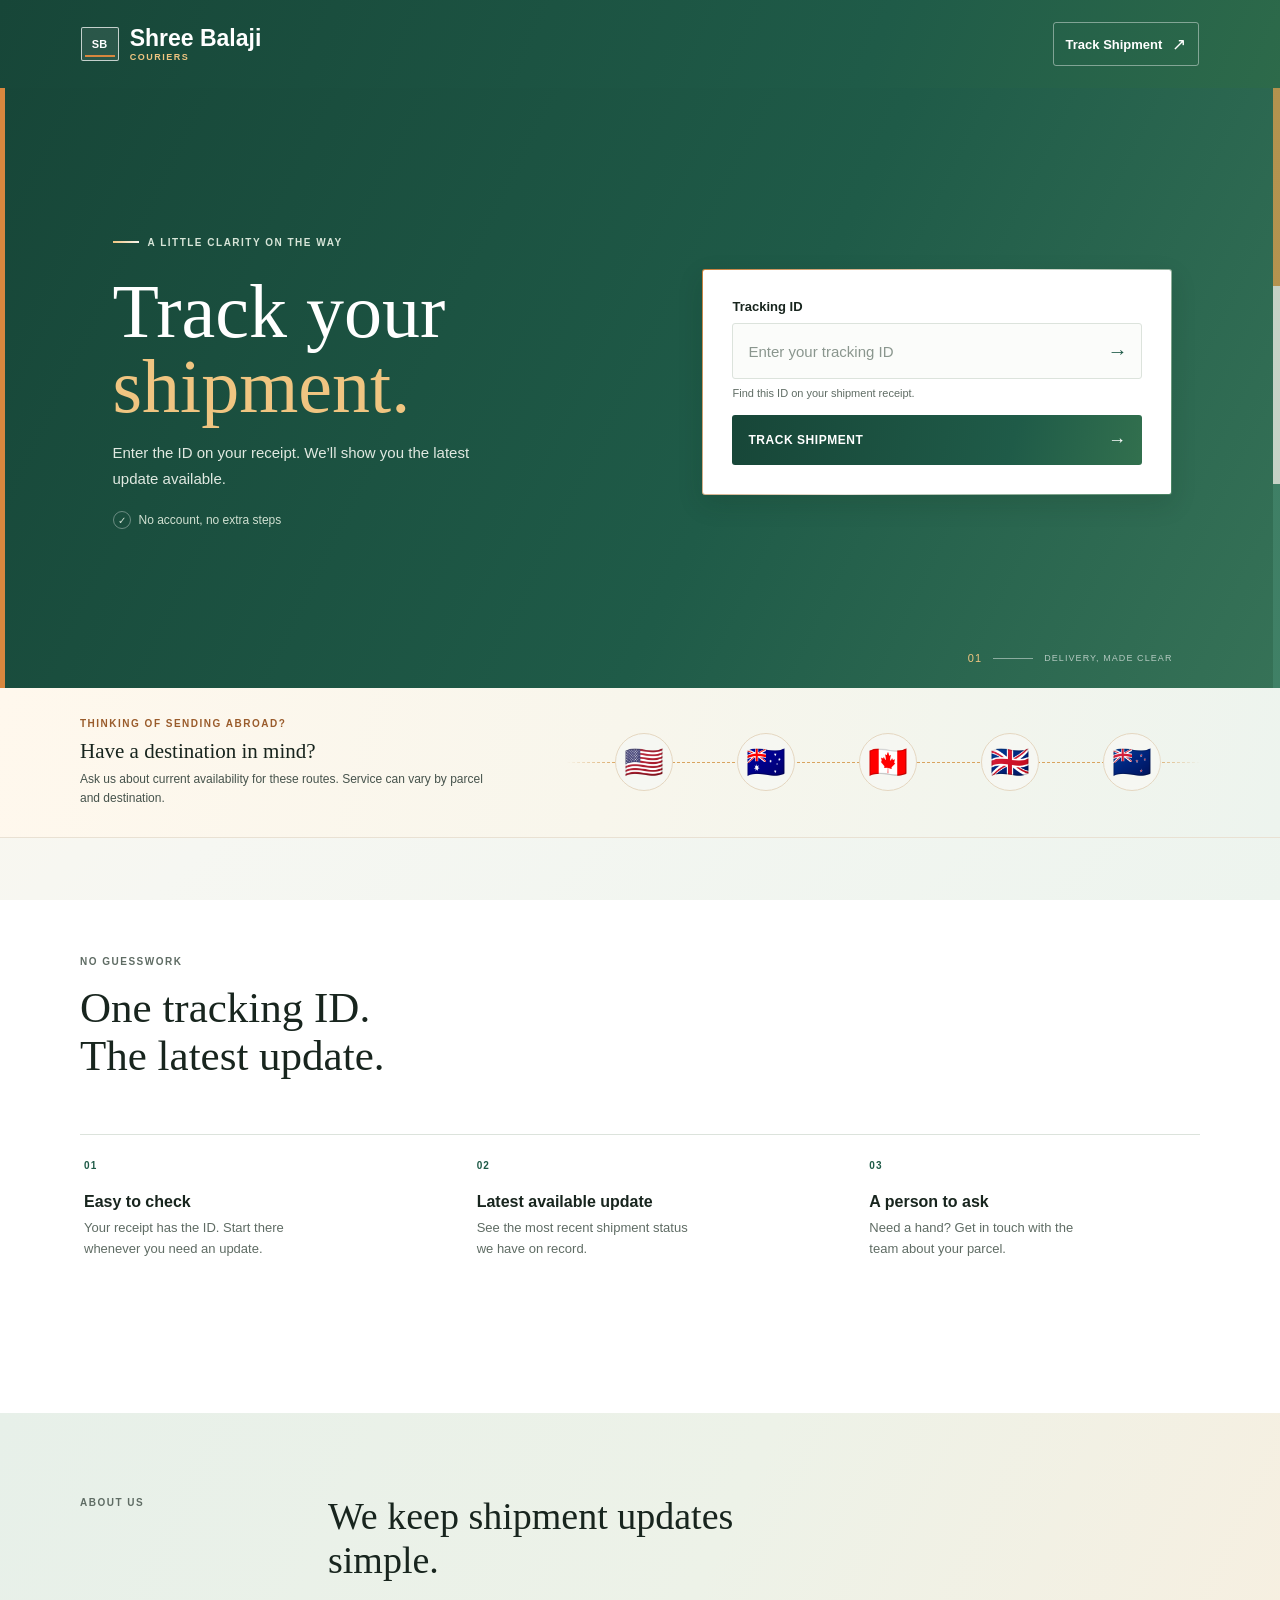
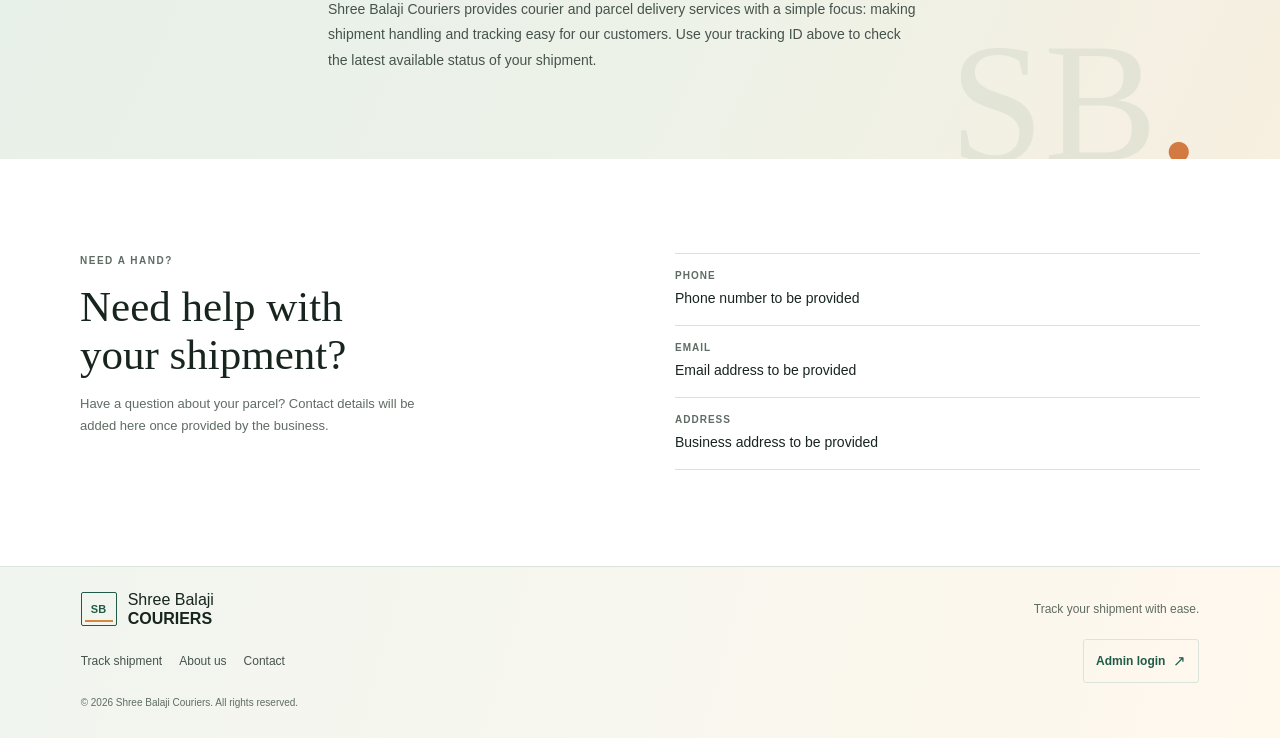
==== frontend/index.html @ cf284306 "edited" ====
<!doctype html>
<html lang="en">
	<head>
		<meta charset="utf-8" />
		<meta name="viewport" content="width=device-width, initial-scale=1" />
		<meta
			name="description"
			content="Track your Shree Balaji Couriers shipment and view its latest available status."
		/>
		<meta property="og:title" content="Shree Balaji Couriers | Track Your Shipment" />
		<meta
			property="og:description"
			content="Check the latest available status of your Shree Balaji Couriers shipment."
		/>
		<meta property="og:type" content="website" />
		<meta name="theme-color" content="#f7f4ec" />
		<title>Shree Balaji Couriers | Track Your Shipment</title>
		<link rel="stylesheet" href="css/style.css" />
		<script src="js/api.js" defer></script>
		<script src="js/tracking.js" defer></script>
	</head>
	<body>
		<header class="site-header">
			<a class="wordmark" href="#top" aria-label="Shree Balaji Couriers home">
				<span class="wordmark-mark" aria-hidden="true">SB</span>
				<span class="wordmark-copy"><span class="wordmark-name">Shree Balaji</span><strong>COURIERS</strong></span>
			</a>
			<a class="header-link" href="#tracking"
				>Track Shipment <span aria-hidden="true">&#8599;</span></a
			>
		</header>

		<main id="top">
			<section class="hero" id="tracking" aria-labelledby="hero-title">
				<div class="hero-inner">
					<div class="hero-copy">
						<p class="eyebrow">
							<span class="eyebrow-dot" aria-hidden="true"></span> A LITTLE CLARITY ON THE WAY
						</p>
						<h1 id="hero-title">Track your<br /><span>shipment.</span></h1>
						<p class="hero-description">
							Enter the ID on your receipt. We’ll show you the latest update available.
						</p>
						<p class="hero-note">
							<span aria-hidden="true">&#10003;</span> No account, no extra steps
						</p>
					</div>

					<form class="tracking-form" id="tracking-form" novalidate>
						<label for="tracking-id">Tracking ID</label>
						<div class="tracking-input-wrap">
							<input
								id="tracking-id"
								name="tracking_id"
								type="text"
								autocomplete="off"
								autocapitalize="characters"
								spellcheck="false"
								placeholder="Enter your tracking ID"
								required
								aria-describedby="tracking-hint tracking-error"
							/>
							<span class="input-symbol" aria-hidden="true">&#8594;</span>
						</div>
						<p class="field-hint" id="tracking-hint">Find this ID on your shipment receipt.</p>
						<button class="button button-primary track-button" type="submit">
							<span>Track shipment</span><span aria-hidden="true">&#8594;</span>
						</button>
						<p class="form-error" id="tracking-error" role="alert" hidden></p>
					</form>
					<div class="hero-index" aria-hidden="true">
						<span>01</span><span class="index-line"></span><span>DELIVERY, MADE CLEAR</span>
					</div>
				</div>
			</section>

			<section class="tracking-result-section" aria-label="Shipment tracking result">
				<div class="content-width">
					<p class="loading-message" id="tracking-loading" role="status" aria-live="polite" hidden>
						<span class="loading-spinner" aria-hidden="true"></span> Checking your shipment...
					</p>
					<div
						class="result-region"
						id="tracking-result"
						aria-live="polite"
						aria-atomic="true"
						hidden
					></div>
				</div>
			</section>

			<section class="destination-section" aria-labelledby="destination-title">
				<div class="destination-inner section-shell">
					<div class="destination-copy">
						<p class="eyebrow">THINKING OF SENDING ABROAD?</p>
						<h2 id="destination-title">Have a destination in mind?</h2>
						<p>
							Ask us about current availability for these routes. Service can vary by parcel and
							destination.
						</p>
					</div>
					<div class="destination-window">
						<div class="destination-track">
							<ul class="destination-run" aria-label="Destinations to ask about">
								<li>
									<span class="destination-flag" role="img" aria-label="United States flag"
										>🇺🇸</span
									>
								</li>
								<li>
									<span class="destination-flag" role="img" aria-label="Australia flag">🇦🇺</span>
								</li>
								<li>
									<span class="destination-flag" role="img" aria-label="Canada flag">🇨🇦</span>
								</li>
								<li>
									<span class="destination-flag" role="img" aria-label="United Kingdom flag"
										>🇬🇧</span
									>
								</li>
								<li>
									<span class="destination-flag" role="img" aria-label="New Zealand flag">🇳🇿</span>
								</li>
								<li>
									<span class="destination-flag" role="img" aria-label="Germany flag">🇩🇪</span>
								</li>
							</ul>
							<ul class="destination-run" aria-hidden="true">
								<li><span class="destination-flag">🇺🇸</span></li>
								<li><span class="destination-flag">🇦🇺</span></li>
								<li><span class="destination-flag">🇨🇦</span></li>
								<li><span class="destination-flag">🇬🇧</span></li>
								<li><span class="destination-flag">🇳🇿</span></li>
								<li><span class="destination-flag">🇩🇪</span></li>
							</ul>
						</div>
					</div>
				</div>
			</section>

			<section class="benefits section-shell" aria-labelledby="benefits-title">
				<div class="section-heading">
					<p class="eyebrow">NO GUESSWORK</p>
					<h2 id="benefits-title">One tracking ID.<br />The latest update.</h2>
				</div>
				<div class="benefit-list">
					<article class="benefit-item">
						<span class="benefit-number">01</span>
						<h3>Easy to check</h3>
						<p>Your receipt has the ID. Start there whenever you need an update.</p>
					</article>
					<article class="benefit-item">
						<span class="benefit-number">02</span>
						<h3>Latest available update</h3>
						<p>See the most recent shipment status we have on record.</p>
					</article>
					<article class="benefit-item">
						<span class="benefit-number">03</span>
						<h3>A person to ask</h3>
						<p>Need a hand? Get in touch with the team about your parcel.</p>
					</article>
				</div>
			</section>

			<section class="about-section" aria-labelledby="about-title">
				<div class="about-inner section-shell">
					<p class="eyebrow">ABOUT US</p>
					<div>
						<h2 id="about-title">We keep shipment updates simple.</h2>
						<p>
							Shree Balaji Couriers provides courier and parcel delivery services with a simple
							focus: making shipment handling and tracking easy for our customers. Use your tracking
							ID above to check the latest available status of your shipment.
						</p>
					</div>
					<span class="about-mark" aria-hidden="true">SB<span>.</span></span>
				</div>
			</section>

			<section class="contact-section section-shell" id="contact" aria-labelledby="contact-title">
				<div class="contact-intro">
					<p class="eyebrow">NEED A HAND?</p>
					<h2 id="contact-title">Need help with<br />your shipment?</h2>
					<p>
						Have a question about your parcel? Contact details will be added here once provided by
						the business.
					</p>
				</div>
				<dl class="contact-details">
					<div>
						<dt>Phone</dt>
						<dd>Phone number to be provided</dd>
					</div>
					<div>
						<dt>Email</dt>
						<dd>Email address to be provided</dd>
					</div>
					<div>
						<dt>Address</dt>
						<dd>Business address to be provided</dd>
					</div>
				</dl>
			</section>
		</main>

		<footer class="site-footer">
			<a class="wordmark footer-wordmark" href="#top">
				<span class="wordmark-mark" aria-hidden="true">SB</span>
				<span class="wordmark-copy"><span class="wordmark-name">Shree Balaji</span><strong>COURIERS</strong></span>
			</a>
			<p>Track your shipment with ease.</p>
			<nav class="footer-navigation" aria-label="Footer navigation">
				<a href="#tracking">Track shipment</a>
				<a href="#about-title">About us</a>
				<a href="#contact">Contact</a>
				<a class="footer-admin-link" href="admin.html"
					>Admin login <span aria-hidden="true">&#8599;</span></a
				>
			</nav>
			<small
				>&copy; <span id="copyright-year">2026</span> Shree Balaji Couriers. All rights
				reserved.</small
			>
		</footer>
	</body>
</html>
---- frontend/css/style.css ----
:root {
	color-scheme: light;
	--ink: #18251e;
	--ink-soft: #46534c;
	--muted: #5f6c64;
	--paper: #f6f7f2;
	--paper-warm: #fff7e9;
	--paper-sage: #edf4ee;
	--surface: #ffffff;
	--line: #dce3dc;
	--green: #1f5b48;
	--green-dark: #174638;
	--lime: #d8e6a9;
	--saffron: #d8873e;
	--saffron-light: #f0c581;
	--success: #24734a;
	--warning: #a84739;
	--info: #225640;
	--shadow: 0 22px 60px rgb(24 37 30 / 9%);
	font-family: "Avenir Next", Avenir, "Segoe UI", sans-serif;
	color: var(--ink);
	font-synthesis: none;
	text-rendering: optimizeLegibility;
}

*,
*::before,
*::after {
	box-sizing: border-box;
}

html {
	scroll-behavior: smooth;
	scroll-padding-top: 84px;
	background: linear-gradient(135deg, var(--paper-warm) 0%, var(--paper) 48%, var(--paper-sage) 100%);
	background-attachment: fixed;
}
body {
	margin: 0;
	background: transparent;
}
button,
input {
	font: inherit;
}
button,
a {
	-webkit-tap-highlight-color: transparent;
}
a {
	color: inherit;
}
a:focus-visible,
button:focus-visible,
input:focus-visible {
	outline: 3px solid #d37a42;
	outline-offset: 3px;
}
[hidden] {
	display: none !important;
}

.site-header {
	position: relative;
	isolation: isolate;
	width: 100%;
	min-height: 76px;
	padding: 0 clamp(20px, 6.3vw, 96px);
	display: flex;
	align-items: center;
	justify-content: space-between;
	gap: 18px;
	background: linear-gradient(112deg, var(--green-dark) 0%, var(--green) 68%, #2d6a4a 100%);
	color: #fff;
}
.wordmark {
	display: inline-flex;
	align-items: center;
	gap: 11px;
	text-decoration: none;
}
.wordmark-copy {
	display: grid;
	gap: 3px;
	line-height: 1;
}
.wordmark-mark {
	position: relative;
	display: grid;
	place-items: center;
	width: 36px;
	height: 34px;
	border: 1px solid var(--green);
	border-radius: 2px;
	color: var(--green);
	font-size: 11px;
	font-weight: 800;
	letter-spacing: 0.02em;
}
.wordmark-mark::after {
	position: absolute;
	right: 3px;
	bottom: 3px;
	left: 3px;
	height: 2px;
	background: var(--saffron);
	content: "";
}
.site-header .wordmark {
	color: #fff;
}
.site-header .wordmark-name {
	font-size: 21px;
	font-weight: 850;
}
.site-header .wordmark-copy strong {
	color: var(--saffron-light);
	font-size: 9px;
	font-weight: 850;
	letter-spacing: 0.17em;
}
.site-header .wordmark-mark {
	width: 38px;
	border-color: rgb(255 255 255 / 72%);
	background: rgb(255 255 255 / 8%);
	color: #fff;
}
.header-link {
	display: inline-flex;
	align-items: center;
	gap: 10px;
	min-height: 44px;
	padding: 0 12px;
	border: 1px solid rgb(255 255 255 / 42%);
	border-radius: 3px;
	text-decoration: none;
	color: #fff;
	font-size: 13px;
	font-weight: 700;
	transition:
		background-color 0.2s ease,
		border-color 0.2s ease;
}
.header-link:hover {
	border-color: rgb(255 255 255 / 75%);
	background: rgb(255 255 255 / 10%);
}
.header-link span {
	font-size: 17px;
	transition: transform 0.2s ease;
}
.header-link:hover span {
	transform: translate(2px, -2px);
}
.hero {
	position: relative;
	overflow: hidden;
	background: linear-gradient(116deg, var(--green-dark) 0%, var(--green) 58%, #367257 100%);
	color: #fff;
}
.hero::after {
	position: absolute;
	top: 0;
	left: 0;
	width: 5px;
	height: 100%;
	background: var(--saffron);
	content: "";
	pointer-events: none;
}
.hero::before {
	position: absolute;
	top: 0;
	right: 0;
	width: 7px;
	height: 100%;
	background: linear-gradient(to bottom, #e0a04d 0 33%, #f7f4ec 33% 66%, #43856b 66%);
	opacity: 0.75;
	content: "";
	pointer-events: none;
}
.hero-inner {
	position: relative;
	z-index: 1;
	display: grid;
	grid-template-columns: minmax(0, 1fr);
	gap: 38px;
	max-width: 1320px;
	min-height: 535px;
	margin: 0 auto;
	padding: 70px clamp(24px, 8.4vw, 132px) 86px;
}
.hero-copy {
	max-width: 500px;
	padding-left: 5px;
	animation: content-arrive 0.65s cubic-bezier(0.2, 0.7, 0.2, 1) both;
}
.eyebrow {
	margin: 0;
	color: var(--muted);
	font-size: 10px;
	line-height: 1.5;
	font-weight: 800;
	letter-spacing: 0.15em;
}
.hero .eyebrow {
	display: flex;
	align-items: center;
	gap: 9px;
	color: #d7e5d8;
}
.eyebrow-dot {
	width: 26px;
	height: 2px;
	flex: 0 0 26px;
	border-radius: 0;
	background: linear-gradient(90deg, var(--saffron-light), #f7f4ec);
}
h1,
h2,
h3,
p {
	margin-top: 0;
}
.hero h1 {
	margin: 24px 0 16px;
	font-family: Georgia, "Times New Roman", serif;
	font-size: clamp(42px, 10vw, 72px);
	line-height: 0.99;
	font-weight: 400;
	letter-spacing: 0;
}
.hero h1 span {
	color: var(--saffron-light);
}
.hero-description {
	max-width: 360px;
	margin-bottom: 20px;
	color: #e0e9e1;
	font-size: 15px;
	line-height: 1.7;
}
.hero-note {
	display: flex;
	align-items: center;
	gap: 8px;
	margin: 0;
	color: #d1e1d2;
	font-size: 12px;
}
.hero-note span {
	display: grid;
	width: 18px;
	height: 18px;
	place-items: center;
	border: 1px solid rgb(255 255 255 / 35%);
	border-radius: 50%;
	font-size: 10px;
}
.tracking-form {
	align-self: center;
	width: 100%;
	max-width: 470px;
	padding: 25px;
	border: 1px solid rgb(24 37 30 / 9%);
	border-radius: 3px;
	background:
		linear-gradient(var(--surface), var(--surface)) padding-box,
		linear-gradient(125deg, var(--saffron), #f7f4ec 48%, #4b8a69) border-box;
	color: var(--ink);
	box-shadow: 0 9px 26px rgb(12 32 23 / 14%);
	animation: content-arrive 0.7s 0.12s cubic-bezier(0.2, 0.7, 0.2, 1) both;
}
.tracking-form label {
	display: block;
	margin-bottom: 9px;
	font-size: 13px;
	font-weight: 750;
}
.tracking-input-wrap {
	position: relative;
}
.tracking-input-wrap input {
	display: block;
	width: 100%;
	min-height: 56px;
	padding: 0 48px 0 15px;
	border: 1px solid var(--line);
	border-radius: 3px;
	background: #fbfcfa;
	color: var(--ink);
	font-size: 15px;
}
.tracking-input-wrap input::placeholder {
	color: #8a968e;
}
.tracking-input-wrap input:focus {
	border-color: var(--green);
	outline: 3px solid rgb(36 88 68 / 15%);
	outline-offset: 1px;
}
.input-symbol {
	position: absolute;
	top: 50%;
	right: 15px;
	color: var(--green);
	font-size: 20px;
	transform: translateY(-50%);
	pointer-events: none;
}
.field-hint {
	margin: 8px 0 16px;
	color: var(--muted);
	font-size: 11px;
}
.button {
	display: inline-flex;
	min-height: 50px;
	align-items: center;
	justify-content: space-between;
	gap: 20px;
	padding: 0 16px;
	border: 0;
	border-radius: 3px;
	cursor: pointer;
	font-size: 12px;
	font-weight: 800;
	letter-spacing: 0.045em;
	text-transform: uppercase;
	transition:
		background-color 0.18s ease,
		transform 0.18s ease;
}
.button-primary {
	width: 100%;
	background: linear-gradient(105deg, var(--green-dark), var(--green) 68%, #32704e);
	color: #fff;
}
.button-primary:hover:not(:disabled) {
	background: linear-gradient(105deg, #123b2e, var(--green-dark) 68%, #245a3d);
}
.button-primary:active:not(:disabled) {
	transform: translateY(1px);
}
.button:disabled {
	cursor: wait;
	opacity: 0.75;
}
.button span:last-child {
	font-size: 18px;
}
.form-error {
	margin: 12px 0 0;
	color: #a12e26;
	font-size: 13px;
	line-height: 1.5;
}
.hero-index {
	position: absolute;
	right: clamp(24px, 8.4vw, 132px);
	bottom: 24px;
	display: flex;
	align-items: center;
	gap: 11px;
	color: rgb(255 255 255 / 64%);
	font-size: 9px;
	letter-spacing: 0.12em;
}
.hero-index > span:first-child {
	color: var(--saffron-light);
	font-size: 11px;
}
.index-line {
	width: 40px;
	height: 1px;
	background: rgb(255 255 255 / 45%);
}
@keyframes content-arrive {
	from {
		opacity: 0;
		transform: translateY(12px);
	}
	to {
		opacity: 1;
		transform: translateY(0);
	}
}

.tracking-result-section {
	background: transparent;
}
.content-width {
	width: min(100% - 40px, 900px);
	margin: 0 auto;
}
.loading-message {
	display: flex;
	align-items: center;
	justify-content: center;
	gap: 12px;
	min-height: 108px;
	margin: 0;
	color: var(--ink-soft);
	font-size: 14px;
}
.loading-spinner {
	width: 20px;
	height: 20px;
	border: 2px solid var(--line);
	border-top-color: var(--green);
	border-radius: 50%;
	animation: spin 0.75s linear infinite;
}
@keyframes spin {
	to {
		transform: rotate(360deg);
	}
}
.result-card {
	margin: 34px 0 8px;
	overflow: hidden;
	border: 1px solid var(--line);
	border-radius: 5px;
	background: var(--surface);
	box-shadow: 0 10px 32px rgb(24 37 30 / 5%);
	animation: content-arrive 0.32s ease-out both;
}
.result-top {
	display: grid;
	gap: 25px;
	padding: 24px;
}
.result-kicker {
	margin: 0 0 9px;
	color: var(--muted);
	font-size: 10px;
	font-weight: 800;
	letter-spacing: 0.13em;
	text-transform: uppercase;
}
.result-id {
	max-width: 100%;
	margin: 0;
	overflow-wrap: anywhere;
	font-size: 18px;
	line-height: 1.45;
	font-weight: 700;
}
.status-block {
	display: flex;
	align-items: flex-start;
	gap: 12px;
}
.status-symbol {
	flex: 0 0 11px;
	width: 11px;
	height: 11px;
	margin-top: 5px;
	border-radius: 50%;
	background: var(--info);
	box-shadow: 0 0 0 5px rgb(39 97 77 / 12%);
}
.status-block[data-tone="success"] .status-symbol {
	background: var(--success);
	box-shadow: 0 0 0 5px rgb(36 115 74 / 12%);
}
.status-block[data-tone="warning"] .status-symbol {
	background: var(--warning);
	box-shadow: 0 0 0 5px rgb(168 71 57 / 12%);
}
.status-name {
	margin: 0;
	color: var(--info);
	font-size: 14px;
	line-height: 1.4;
	font-weight: 850;
	letter-spacing: 0.04em;
	text-transform: uppercase;
}
.status-block[data-tone="success"] .status-name {
	color: var(--success);
}
.status-block[data-tone="warning"] .status-name {
	color: var(--warning);
}
.status-description {
	margin: 5px 0 0;
	color: var(--ink-soft);
	font-size: 13px;
	line-height: 1.5;
}
.result-meta {
	display: grid;
	grid-template-columns: 1fr;
	gap: 15px;
	padding: 19px 24px;
	border-top: 1px solid var(--line);
	background: #fbfcfa;
}
.meta-item dt {
	margin-bottom: 5px;
	color: var(--muted);
	font-size: 10px;
	font-weight: 800;
	letter-spacing: 0.08em;
	text-transform: uppercase;
}
.meta-item dd {
	margin: 0;
	overflow-wrap: anywhere;
	color: var(--ink);
	font-size: 13px;
	line-height: 1.5;
}
.timeline-wrap {
	padding: 23px 24px 25px;
	border-top: 1px solid var(--line);
}
.timeline-title {
	margin: 0 0 22px;
	font-family: Georgia, "Times New Roman", serif;
	font-size: 21px;
	font-weight: 400;
}
.timeline {
	margin: 0;
	padding: 0;
	list-style: none;
}
.timeline-event {
	position: relative;
	display: grid;
	grid-template-columns: 17px minmax(0, 1fr);
	gap: 12px;
	min-height: 63px;
}
.timeline-event:not(:last-child)::after {
	position: absolute;
	top: 13px;
	bottom: -1px;
	left: 6px;
	width: 1px;
	background: var(--line);
	content: "";
}
.timeline-dot {
	z-index: 1;
	width: 13px;
	height: 13px;
	margin-top: 2px;
	border: 2px solid #aab5ac;
	border-radius: 50%;
	background: var(--surface);
}
.timeline-event.is-complete .timeline-dot {
	border-color: var(--green);
	background: var(--green);
}
.timeline-event.is-current .timeline-dot {
	border-color: var(--green);
	background: var(--surface);
	box-shadow: 0 0 0 4px rgb(36 88 68 / 14%);
}
.timeline-event-title {
	margin: 0 0 4px;
	overflow-wrap: anywhere;
	font-size: 13px;
	line-height: 1.4;
	font-weight: 700;
}
.timeline-event-time {
	margin: 0;
	color: var(--muted);
	font-size: 11px;
	line-height: 1.45;
}
.empty-history {
	margin: 0;
	color: var(--muted);
	font-size: 13px;
	line-height: 1.6;
}
.state-message {
	margin: 34px 0 8px;
	padding: 28px 24px;
	border: 1px solid var(--line);
	border-left: 4px solid var(--green);
	border-radius: 4px;
	background: var(--surface);
	animation: content-arrive 0.32s ease-out both;
}
.state-message[data-state="error"] {
	border-left-color: var(--warning);
}
.state-message h2 {
	margin: 0 0 8px;
	font-family: Georgia, "Times New Roman", serif;
	font-size: 25px;
	font-weight: 400;
}
.state-message p {
	margin: 0;
	color: var(--ink-soft);
	font-size: 13px;
	line-height: 1.65;
}
.retry-button {
	min-height: 44px;
	margin-top: 18px;
	padding: 0 15px;
	border: 1px solid var(--line);
	border-radius: 3px;
	background: transparent;
	color: var(--green);
	cursor: pointer;
	font-size: 12px;
	font-weight: 800;
}
.retry-button:hover {
	border-color: var(--green);
	background: #f3f7f2;
}

.destination-section {
	position: relative;
	overflow: hidden;
	border-bottom: 1px solid #e9e1d3;
	background: linear-gradient(105deg, #fff8ed 0%, #f8f6ec 48%, #edf4ee 100%);
}
.destination-inner {
	display: grid;
	grid-template-columns: 1fr;
	gap: 21px;
	padding-top: 31px;
	padding-bottom: 33px;
}
.destination-copy .eyebrow {
	color: #9a5c2c;
}
.destination-copy h2 {
	margin: 8px 0 6px;
	font-family: Georgia, "Times New Roman", serif;
	font-size: 21px;
	line-height: 1.2;
	font-weight: 400;
}
.destination-copy > p:last-child {
	max-width: 430px;
	margin: 0;
	color: var(--ink-soft);
	font-size: 12px;
	line-height: 1.6;
}
.destination-window {
	position: relative;
	width: 100%;
	height: 74px;
	overflow: hidden;
	mask-image: linear-gradient(to right, transparent, #000 8%, #000 92%, transparent);
}
.destination-window::before {
	position: absolute;
	top: 50%;
	right: 0;
	left: 0;
	border-top: 1px dashed #d9a45f;
	content: "";
}
.destination-track {
	position: absolute;
	inset: 0 auto 0 0;
	display: flex;
	width: max-content;
	animation: destination-travel-right 27s linear infinite;
}
.destination-run {
	display: flex;
	flex: 0 0 auto;
	align-items: center;
	gap: clamp(34px, 5vw, 66px);
	margin: 0;
	padding: 0 clamp(22px, 4vw, 48px);
	list-style: none;
}
.destination-run li {
	position: relative;
	z-index: 1;
	display: grid;
	flex: 0 0 58px;
	width: 58px;
	height: 58px;
	place-items: center;
	border: 1px solid #e4d6c0;
	border-radius: 50%;
	background: var(--paper);
}
.destination-flag {
	display: inline-block;
	font-family: "Apple Color Emoji", "Segoe UI Emoji", "Noto Color Emoji", sans-serif;
	font-size: 32px;
	line-height: 1;
}
@keyframes destination-travel-right {
	from {
		transform: translateX(-50%);
	}
	to {
		transform: translateX(0);
	}
}

.section-shell {
	width: min(100% - 48px, 1120px);
	margin: 0 auto;
}
.benefits {
	padding-top: 96px;
	padding-bottom: 98px;
}
.section-heading h2,
.contact-intro h2 {
	margin: 15px 0 0;
	font-family: Georgia, "Times New Roman", serif;
	font-size: clamp(29px, 6vw, 43px);
	line-height: 1.12;
	font-weight: 400;
}
.benefit-list {
	display: grid;
	grid-template-columns: 1fr;
	margin-top: 43px;
	border-top: 1px solid var(--line);
}
.benefit-item {
	min-height: 142px;
	padding: 20px 4px 22px;
	border-bottom: 1px solid var(--line);
}
.benefit-number {
	color: var(--green);
	font-size: 10px;
	font-weight: 800;
	letter-spacing: 0.11em;
}
.benefit-item h3 {
	margin: 20px 0 7px;
	font-size: 16px;
	font-weight: 750;
}
.benefit-item p {
	max-width: 230px;
	margin: 0;
	color: var(--muted);
	font-size: 13px;
	line-height: 1.6;
}

.about-section {
	overflow: hidden;
	background: linear-gradient(115deg, #e7f0e9 0%, #edf2e8 54%, #f7efe0 100%);
}
.about-inner {
	position: relative;
	display: grid;
	grid-template-columns: 1fr;
	gap: 18px;
	padding-top: 62px;
	padding-bottom: 66px;
}
.about-inner > div {
	max-width: 650px;
}
.about-inner h2 {
	max-width: 520px;
	margin: 0 0 15px;
	font-family: Georgia, "Times New Roman", serif;
	font-size: clamp(28px, 5.5vw, 38px);
	line-height: 1.15;
	font-weight: 400;
}
.about-inner > div > p {
	max-width: 590px;
	margin: 0;
	color: var(--ink-soft);
	font-size: 14px;
	line-height: 1.8;
}
.about-mark {
	position: absolute;
	right: 0;
	bottom: -29px;
	color: rgb(36 88 68 / 8%);
	font-family: Georgia, "Times New Roman", serif;
	font-size: clamp(80px, 17vw, 170px);
	line-height: 1;
	letter-spacing: 0;
}
.about-mark span {
	color: #d37a42;
}

.contact-section {
	display: grid;
	grid-template-columns: 1fr;
	gap: 33px;
	padding-top: 75px;
	padding-bottom: 78px;
}
.contact-intro h2 {
	margin-bottom: 14px;
}
.contact-intro > p:last-child {
	max-width: 340px;
	margin: 0;
	color: var(--muted);
	font-size: 13px;
	line-height: 1.7;
}
.contact-details {
	display: grid;
	gap: 0;
	align-content: start;
	margin: 0;
	border-top: 1px solid var(--line);
}
.contact-details > div {
	padding: 16px 0;
	border-bottom: 1px solid var(--line);
}
.contact-details dt {
	margin-bottom: 7px;
	color: var(--muted);
	font-size: 10px;
	font-weight: 800;
	letter-spacing: 0.1em;
	text-transform: uppercase;
}
.contact-details dd {
	margin: 0;
	overflow-wrap: anywhere;
	font-size: 14px;
	line-height: 1.5;
}

.site-footer {
	display: grid;
	grid-template-columns: 1fr;
	gap: 12px;
	padding: 25px 24px 28px;
	border-top: 1px solid var(--line);
	background: linear-gradient(105deg, #f0f5ef, #fff8ed);
}
.footer-wordmark {
	width: fit-content;
}
.site-footer > p {
	margin: 0;
	color: var(--muted);
	font-size: 12px;
}
.footer-navigation {
	display: flex;
	flex-wrap: wrap;
	align-items: center;
	gap: 4px 17px;
}
.footer-navigation a {
	display: inline-flex;
	min-height: 42px;
	align-items: center;
	color: var(--ink-soft);
	font-size: 12px;
	text-decoration: none;
}
.footer-navigation a:hover {
	color: var(--green);
	text-decoration: underline;
	text-underline-offset: 3px;
}
.footer-navigation .footer-admin-link {
	min-height: 44px;
	margin-left: auto;
	padding: 0 12px;
	border: 1px solid var(--line);
	border-radius: 3px;
	color: var(--green);
	font-weight: 750;
}
.footer-navigation .footer-admin-link:hover {
	border-color: var(--green);
	background: var(--surface);
	text-decoration: none;
}
.footer-admin-link span {
	margin-left: 8px;
	font-size: 15px;
}
.site-footer small {
	color: var(--muted);
	font-size: 10px;
	line-height: 1.5;
}

@media (min-width: 680px) {
	.site-header {
		min-height: 88px;
	}
	.site-header .wordmark-name {
		font-size: 23px;
	}
	.hero-inner {
		grid-template-columns: minmax(0, 1fr) minmax(300px, 430px);
		align-items: center;
		gap: 50px;
		min-height: 550px;
		padding-top: 64px;
		padding-bottom: 76px;
	}
	.hero h1 {
		font-size: clamp(56px, 7.2vw, 76px);
	}
	.tracking-form {
		justify-self: end;
		padding: 29px;
	}
	.result-top {
		grid-template-columns: 1fr auto;
		align-items: center;
		padding: 26px 30px;
	}
	.result-meta {
		grid-template-columns: repeat(3, minmax(0, 1fr));
		padding: 20px 30px;
	}
	.timeline-wrap {
		padding: 25px 30px 28px;
	}
	.destination-inner {
		grid-template-columns: minmax(220px, 0.8fr) minmax(0, 1.2fr);
		align-items: center;
		gap: 38px;
		padding-top: 28px;
		padding-bottom: 28px;
	}
	.destination-window {
		height: 82px;
	}
	.benefit-list {
		grid-template-columns: repeat(3, 1fr);
		column-gap: 32px;
	}
	.benefit-item {
		border-bottom: 0;
	}
	.about-inner {
		grid-template-columns: 190px minmax(0, 1fr);
		gap: 28px;
	}
	.contact-section {
		grid-template-columns: 1fr 1fr;
		gap: 70px;
		align-items: start;
		padding-top: 94px;
		padding-bottom: 96px;
	}
	.site-footer {
		grid-template-columns: 1fr 1fr;
		align-items: center;
		padding-right: clamp(24px, 6.3vw, 96px);
		padding-left: clamp(24px, 6.3vw, 96px);
	}
	.site-footer > p {
		justify-self: end;
	}
	.footer-navigation {
		grid-column: 1 / -1;
	}
	.site-footer small {
		grid-column: 1 / -1;
	}
}

@media (min-width: 1024px) {
	.hero-inner {
		min-height: 600px;
		grid-template-columns: minmax(0, 1fr) minmax(360px, 470px);
	}
	.benefits {
		padding-top: 116px;
		padding-bottom: 120px;
	}
	.destination-inner {
		grid-template-columns: minmax(290px, 0.8fr) minmax(0, 1.2fr);
		gap: 65px;
	}
	.benefit-list {
		margin-top: 54px;
		column-gap: 58px;
	}
	.benefit-item {
		min-height: 158px;
	}
	.about-inner {
		grid-template-columns: 220px minmax(0, 1fr);
		padding-top: 82px;
		padding-bottom: 86px;
	}
}

@media (prefers-reduced-motion: reduce) {
	*,
	*::before,
	*::after {
		scroll-behavior: auto !important;
		animation-duration: 0.01ms !important;
		animation-iteration-count: 1 !important;
		transition-duration: 0.01ms !important;
	}
	.destination-window {
		height: auto;
		overflow: visible;
		mask-image: none;
	}
	.destination-window::before {
		display: none;
	}
	.destination-track {
		position: static;
		width: 100%;
		animation: none;
		transform: none;
	}
	.destination-run {
		display: grid;
		width: 100%;
		grid-template-columns: repeat(3, minmax(0, 1fr));
		gap: 10px;
		padding: 0;
	}
	.destination-run[aria-hidden="true"] {
		display: none;
	}
	.destination-run li {
		width: 100%;
		height: 48px;
		border-radius: 3px;
	}
}
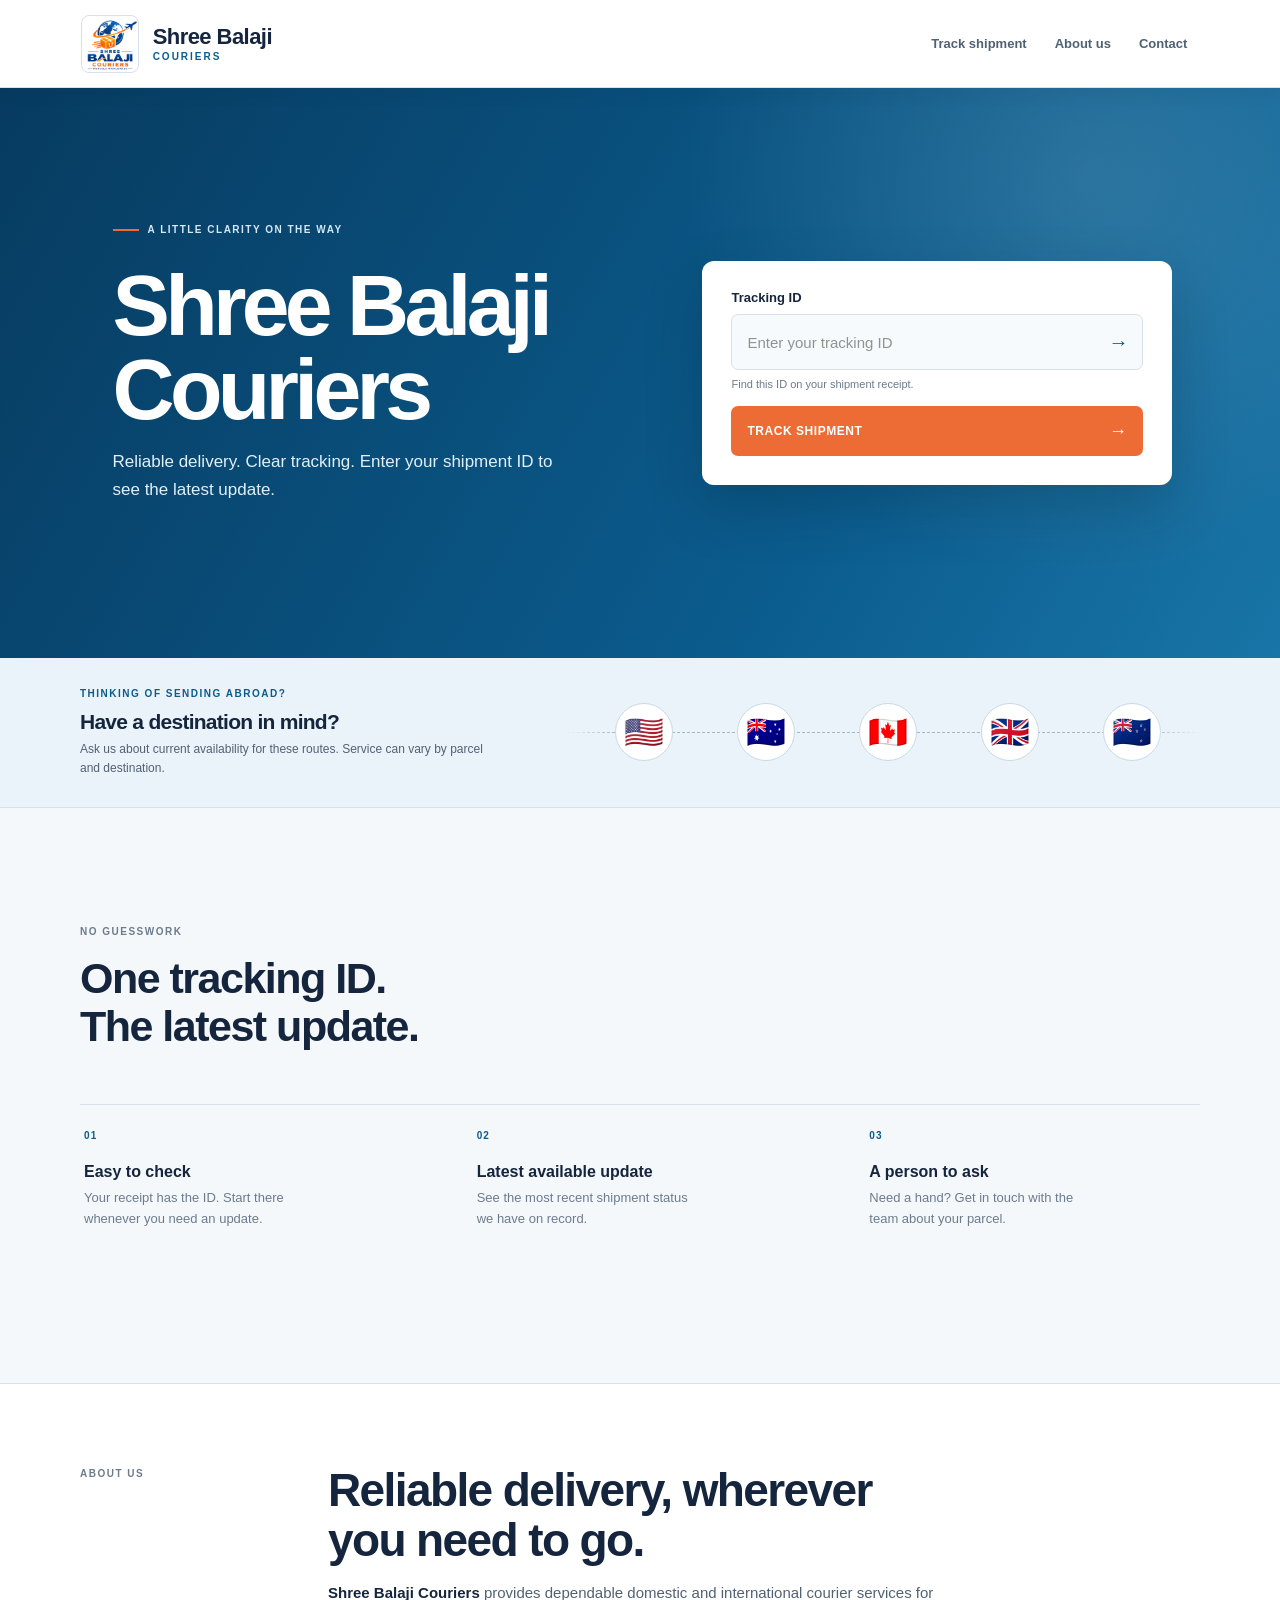
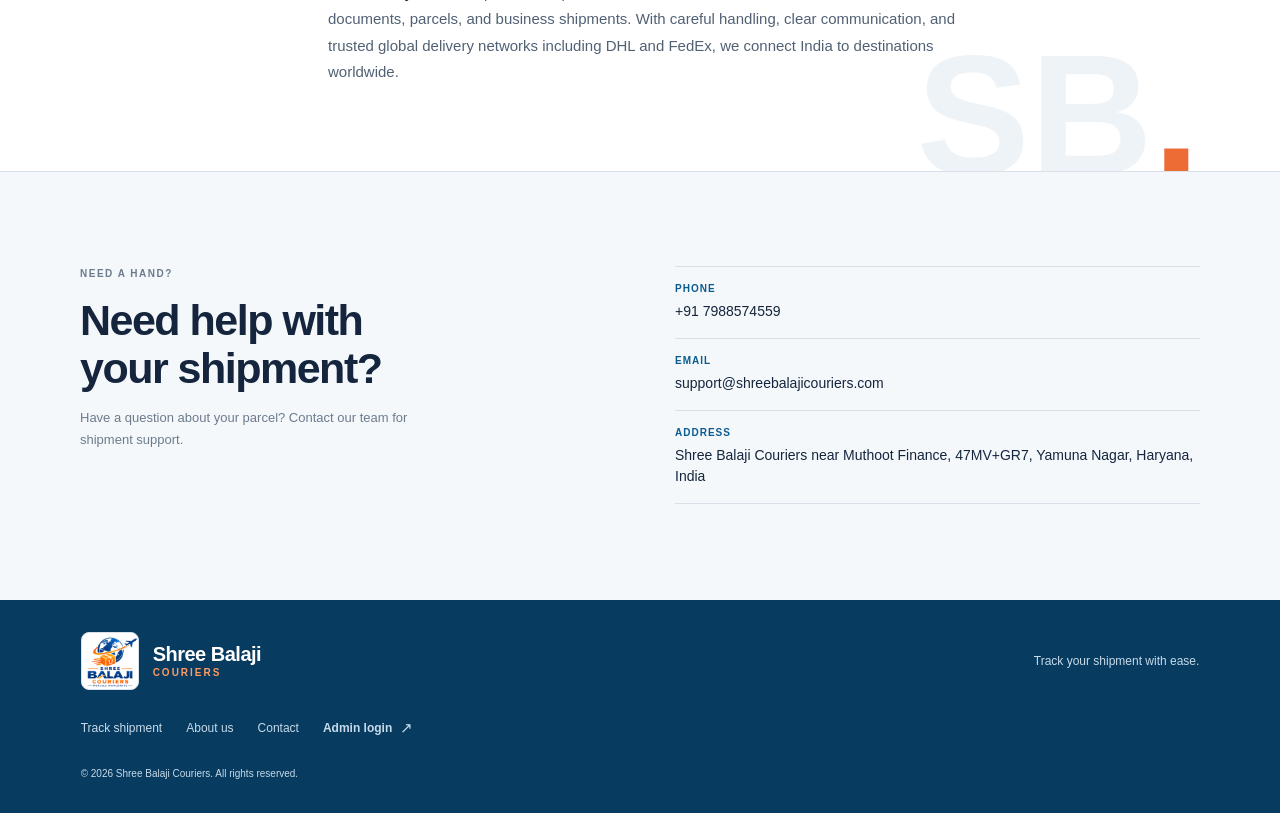
==== commit 8eca1af4: "final" ====
--- a/frontend/index.html
+++ b/frontend/index.html
@@ -15,19 +15,24 @@
 		<meta property="og:type" content="website" />
 		<meta name="theme-color" content="#f7f4ec" />
 		<title>Shree Balaji Couriers | Track Your Shipment</title>
-		<link rel="stylesheet" href="css/style.css" />
-		<script src="js/api.js" defer></script>
-		<script src="js/tracking.js" defer></script>
+		<link rel="stylesheet" href="css/style.css?v=20261008-3" />
+		<script src="js/api.js?v=20261008-4" defer></script>
+		<script src="js/tracking.js?v=20261008-6" defer></script>
 	</head>
 	<body>
 		<header class="site-header">
 			<a class="wordmark" href="#top" aria-label="Shree Balaji Couriers home">
-				<span class="wordmark-mark" aria-hidden="true">SB</span>
+				<span class="wordmark-mark logo-slot">
+					<span class="logo-fallback" aria-hidden="true">SB</span>
+					<img src="assets/logo.png" alt="" onload="this.previousElementSibling.hidden = true" onerror="this.hidden = true" />
+				</span>
 				<span class="wordmark-copy"><span class="wordmark-name">Shree Balaji</span><strong>COURIERS</strong></span>
 			</a>
-			<a class="header-link" href="#tracking"
-				>Track Shipment <span aria-hidden="true">&#8599;</span></a
-			>
+			<nav class="header-navigation" aria-label="Main navigation">
+				<a href="#tracking">Track shipment</a>
+				<a href="#about-title">About us</a>
+				<a href="#contact">Contact</a>
+			</nav>
 		</header>
 
 		<main id="top">
@@ -37,12 +42,9 @@
 						<p class="eyebrow">
 							<span class="eyebrow-dot" aria-hidden="true"></span> A LITTLE CLARITY ON THE WAY
 						</p>
-						<h1 id="hero-title">Track your<br /><span>shipment.</span></h1>
+						<h1 id="hero-title">Shree Balaji<br /><span>Couriers</span></h1>
 						<p class="hero-description">
-							Enter the ID on your receipt. We’ll show you the latest update available.
-						</p>
-						<p class="hero-note">
-							<span aria-hidden="true">&#10003;</span> No account, no extra steps
+							Reliable delivery. Clear tracking. Enter your shipment ID to see the latest update.
 						</p>
 					</div>
 
@@ -68,16 +70,14 @@
 						</button>
 						<p class="form-error" id="tracking-error" role="alert" hidden></p>
 					</form>
-					<div class="hero-index" aria-hidden="true">
-						<span>01</span><span class="index-line"></span><span>DELIVERY, MADE CLEAR</span>
-					</div>
 				</div>
 			</section>
 
 			<section class="tracking-result-section" aria-label="Shipment tracking result">
 				<div class="content-width">
 					<p class="loading-message" id="tracking-loading" role="status" aria-live="polite" hidden>
-						<span class="loading-spinner" aria-hidden="true"></span> Checking your shipment...
+						<span class="loading-spinner" aria-hidden="true"></span>
+						<span id="tracking-loading-label">Checking your shipment...</span>
 					</p>
 					<div
 						class="result-region"
@@ -166,11 +166,12 @@
 				<div class="about-inner section-shell">
 					<p class="eyebrow">ABOUT US</p>
 					<div>
-						<h2 id="about-title">We keep shipment updates simple.</h2>
+						<h2 id="about-title">Reliable delivery, wherever you need to go.</h2>
 						<p>
-							Shree Balaji Couriers provides courier and parcel delivery services with a simple
-							focus: making shipment handling and tracking easy for our customers. Use your tracking
-							ID above to check the latest available status of your shipment.
+							<strong>Shree Balaji Couriers</strong> provides dependable domestic and international
+							courier services for documents, parcels, and business shipments. With careful handling,
+							clear communication, and trusted global delivery networks including DHL and FedEx, we
+							connect India to destinations worldwide.
 						</p>
 					</div>
 					<span class="about-mark" aria-hidden="true">SB<span>.</span></span>
@@ -181,23 +182,20 @@
 				<div class="contact-intro">
 					<p class="eyebrow">NEED A HAND?</p>
 					<h2 id="contact-title">Need help with<br />your shipment?</h2>
-					<p>
-						Have a question about your parcel? Contact details will be added here once provided by
-						the business.
-					</p>
+					<p>Have a question about your parcel? Contact our team for shipment support.</p>
 				</div>
 				<dl class="contact-details">
 					<div>
 						<dt>Phone</dt>
-						<dd>Phone number to be provided</dd>
+						<dd> +91 7988574559 </dd>
 					</div>
 					<div>
 						<dt>Email</dt>
-						<dd>Email address to be provided</dd>
+						<dd> support@shreebalajicouriers.com </dd>
 					</div>
 					<div>
 						<dt>Address</dt>
-						<dd>Business address to be provided</dd>
+						<dd>Shree Balaji Couriers near Muthoot Finance, 47MV+GR7, Yamuna Nagar, Haryana, India</dd>
 					</div>
 				</dl>
 			</section>
@@ -205,7 +203,10 @@
 
 		<footer class="site-footer">
 			<a class="wordmark footer-wordmark" href="#top">
-				<span class="wordmark-mark" aria-hidden="true">SB</span>
+				<span class="wordmark-mark logo-slot">
+					<span class="logo-fallback" aria-hidden="true">SB</span>
+					<img src="assets/logo.png" alt="" onload="this.previousElementSibling.hidden = true" onerror="this.hidden = true" />
+				</span>
 				<span class="wordmark-copy"><span class="wordmark-name">Shree Balaji</span><strong>COURIERS</strong></span>
 			</a>
 			<p>Track your shipment with ease.</p>
--- a/frontend/css/style.css
+++ b/frontend/css/style.css
@@ -64,8 +64,8 @@
 	position: relative;
 	isolation: isolate;
 	width: 100%;
-	min-height: 76px;
-	padding: 0 clamp(20px, 6.3vw, 96px);
+	min-height: 88px;
+	padding: 12px clamp(20px, 6.3vw, 96px);
 	display: flex;
 	align-items: center;
 	justify-content: space-between;
@@ -76,67 +76,83 @@
 .wordmark {
 	display: inline-flex;
 	align-items: center;
-	gap: 11px;
+	gap: 14px;
 	text-decoration: none;
 }
 .wordmark-copy {
 	display: grid;
-	gap: 3px;
+	gap: 4px;
 	line-height: 1;
 }
 .wordmark-mark {
 	position: relative;
 	display: grid;
 	place-items: center;
-	width: 36px;
-	height: 34px;
-	border: 1px solid var(--green);
-	border-radius: 2px;
+	width: 58px;
+	height: 58px;
+	border: 0;
+	border-radius: 0;
 	color: var(--green);
 	font-size: 11px;
 	font-weight: 800;
 	letter-spacing: 0.02em;
 }
-.wordmark-mark::after {
+.logo-slot {
+	position: relative;
+	overflow: hidden;
+	padding: 0;
+}
+.logo-fallback {
 	position: absolute;
-	right: 3px;
-	bottom: 3px;
-	left: 3px;
-	height: 2px;
-	background: var(--saffron);
-	content: "";
+	inset: 0;
+	display: grid;
+	place-items: center;
+	font-size: 11px;
+	font-weight: 800;
+}
+.logo-fallback[hidden] {
+	display: none;
+}
+.logo-slot img {
+	position: relative;
+	display: block;
+	width: 100%;
+	height: 100%;
+	object-fit: contain;
 }
 .site-header .wordmark {
 	color: #fff;
 }
 .site-header .wordmark-name {
-	font-size: 21px;
-	font-weight: 850;
+	font-size: clamp(18px, 2vw, 22px);
+	font-weight: 800;
+	letter-spacing: -0.025em;
 }
 .site-header .wordmark-copy strong {
-	color: var(--saffron-light);
-	font-size: 9px;
-	font-weight: 850;
-	letter-spacing: 0.17em;
+	color: var(--green);
+	font-size: 10px;
+	font-weight: 800;
+	letter-spacing: 0.2em;
 }
 .site-header .wordmark-mark {
-	width: 38px;
-	border-color: rgb(255 255 255 / 72%);
-	background: rgb(255 255 255 / 8%);
-	color: #fff;
+	width: 58px;
+	border: 1px solid var(--line);
+	border-radius: 8px;
+	background: #ffffff;
+	color: var(--green);
 }
 .header-link {
 	display: inline-flex;
 	align-items: center;
 	gap: 10px;
-	min-height: 44px;
-	padding: 0 12px;
-	border: 1px solid rgb(255 255 255 / 42%);
-	border-radius: 3px;
+	min-height: 46px;
+	padding: 0 16px;
+	border: 1px solid var(--green);
+	border-radius: 7px;
 	text-decoration: none;
 	color: #fff;
 	font-size: 13px;
-	font-weight: 700;
+	font-weight: 750;
 	transition:
 		background-color 0.2s ease,
 		border-color 0.2s ease;
@@ -159,14 +175,7 @@
 	color: #fff;
 }
 .hero::after {
-	position: absolute;
-	top: 0;
-	left: 0;
-	width: 5px;
-	height: 100%;
-	background: var(--saffron);
-	content: "";
-	pointer-events: none;
+	display: none;
 }
 .hero::before {
 	position: absolute;
@@ -592,6 +601,22 @@
 .state-message[data-state="error"] {
 	border-left-color: var(--warning);
 }
+
+.state-message[data-state="warming"] {
+	border-left-color: #d49b2c;
+}
+
+.state-message[data-state="warming"]::before {
+	display: inline-block;
+	width: 14px;
+	height: 14px;
+	margin-bottom: 12px;
+	border: 2px solid var(--line);
+	border-top-color: #d49b2c;
+	border-radius: 50%;
+	content: "";
+	animation: spin 0.8s linear infinite;
+}
 .state-message h2 {
 	margin: 0 0 8px;
 	font-family: Georgia, "Times New Roman", serif;
@@ -1046,3 +1071,563 @@
 		border-radius: 3px;
 	}
 }
+
+/* Core brand direction: clear, practical and built for a logistics business. */
+:root {
+	--ink: #14253d;
+	--ink-soft: #516174;
+	--muted: #6c7b8d;
+	--paper: #f5f8fb;
+	--paper-warm: #f5f8fb;
+	--paper-sage: #eef4f8;
+	--surface: #ffffff;
+	--line: #d8e1ea;
+	--green: #0b5c8e;
+	--green-dark: #073b60;
+	--lime: #e8f0f6;
+	--saffron: #ed6c35;
+	--saffron-light: #ff9a62;
+	--success: #16734b;
+	--warning: #b84a38;
+	--info: #0b5c8e;
+	--shadow: 0 18px 45px rgb(20 37 61 / 10%);
+	font-family: Inter, ui-sans-serif, -apple-system, BlinkMacSystemFont, "Segoe UI", sans-serif;
+}
+
+html {
+	background: var(--paper);
+}
+
+body {
+	color: var(--ink);
+	background: var(--paper);
+}
+
+.site-header {
+	min-height: 82px;
+	background: #ffffff;
+	color: var(--ink);
+	border-bottom: 1px solid var(--line);
+}
+
+.site-header .wordmark {
+	color: var(--ink);
+}
+
+.site-header .wordmark-name {
+	font-size: 20px;
+	font-weight: 800;
+	letter-spacing: -0.02em;
+}
+
+.site-header .wordmark-copy strong {
+	color: var(--green);
+}
+
+.site-header .wordmark-mark {
+	border-color: var(--green);
+	background: var(--lime);
+	color: var(--green);
+}
+
+.header-link {
+	border-color: var(--green);
+	color: var(--green);
+}
+
+.header-link:hover {
+	border-color: var(--green-dark);
+	background: var(--lime);
+}
+
+.header-navigation {
+	display: flex;
+	align-items: center;
+	gap: 4px;
+}
+
+.header-navigation > a:not(.header-link) {
+	position: relative;
+	display: inline-flex;
+	min-height: 40px;
+	align-items: center;
+	padding: 0 12px;
+	border-radius: 6px;
+	color: var(--ink-soft);
+	font-size: 13px;
+	font-weight: 650;
+	text-decoration: none;
+	transition:
+		color 0.18s ease,
+		background-color 0.18s ease;
+}
+
+.header-navigation > a:not(.header-link)::after {
+	position: absolute;
+	right: 12px;
+	bottom: 5px;
+	left: 12px;
+	height: 2px;
+	border-radius: 2px;
+	background: var(--saffron);
+	content: "";
+	transform: scaleX(0);
+	transform-origin: center;
+	transition: transform 0.18s ease;
+}
+
+.header-navigation > a:not(.header-link):hover {
+	color: var(--green);
+	background: var(--lime);
+}
+
+.header-navigation > a:not(.header-link):hover::after,
+.header-navigation > a:not(.header-link):focus-visible::after {
+	transform: scaleX(1);
+}
+
+.service-status {
+	display: inline-flex;
+	align-items: center;
+	gap: 7px;
+	margin-left: 8px;
+	color: var(--muted);
+	font-size: 11px;
+	font-weight: 650;
+	white-space: nowrap;
+}
+
+.service-status-dot {
+	width: 7px;
+	height: 7px;
+	border-radius: 50%;
+	background: #d49b2c;
+	box-shadow: 0 0 0 4px rgb(212 155 44 / 12%);
+	animation: status-pulse 1.8s ease-in-out infinite;
+}
+
+.service-status[data-state="ready"] {
+	color: var(--success);
+}
+
+.service-status[data-state="ready"] .service-status-dot {
+	background: var(--success);
+	box-shadow: 0 0 0 4px rgb(22 115 75 / 12%);
+	animation: none;
+}
+
+.service-status[data-state="waking"] {
+	color: var(--warning);
+}
+
+@keyframes status-pulse {
+	50% {
+		opacity: 0.45;
+		transform: scale(0.8);
+	}
+}
+
+.hero {
+	background:
+		linear-gradient(120deg, #073b60 0%, #0b5c8e 66%, #1975a7 100%);
+}
+
+.hero::after {
+	display: none;
+}
+
+.hero::before {
+	width: 100%;
+	height: 100%;
+	background: radial-gradient(circle at 85% 15%, rgb(255 255 255 / 13%), transparent 34%);
+	opacity: 1;
+}
+
+.hero-inner {
+	min-height: 520px;
+	padding-top: 76px;
+	padding-bottom: 76px;
+}
+
+.hero-copy {
+	max-width: 560px;
+	animation: content-arrive 0.65s cubic-bezier(0.2, 0.7, 0.2, 1) both;
+}
+
+.hero .eyebrow {
+	color: #d5e8f5;
+}
+
+.eyebrow-dot {
+	background: var(--saffron);
+}
+
+.hero h1 {
+	margin-top: 26px;
+	font-family: Inter, ui-sans-serif, -apple-system, BlinkMacSystemFont, "Segoe UI", sans-serif;
+	font-size: clamp(48px, 8vw, 86px);
+	line-height: 0.98;
+	font-weight: 800;
+	letter-spacing: -0.055em;
+}
+
+.hero h1 span {
+	color: #ffffff;
+}
+
+.hero-description {
+	max-width: 450px;
+	color: #e3eff7;
+	font-size: 17px;
+	line-height: 1.65;
+}
+
+.hero-note {
+	color: #d5e8f5;
+}
+
+.tracking-form {
+	border: 0;
+	border-radius: 12px;
+	background: #ffffff;
+	box-shadow: 0 22px 55px rgb(2 28 48 / 24%);
+	animation: content-arrive 0.7s 0.1s cubic-bezier(0.2, 0.7, 0.2, 1) both;
+}
+
+.tracking-input-wrap input {
+	border-radius: 7px;
+	background: #f7fafc;
+}
+
+.tracking-input-wrap input:focus {
+	border-color: var(--green);
+	outline-color: rgb(11 92 142 / 16%);
+}
+
+.button {
+	border-radius: 7px;
+	transition:
+		color 0.18s ease,
+		background-color 0.18s ease,
+		border-color 0.18s ease,
+		transform 0.18s ease;
+}
+
+.footer-navigation .footer-admin-link:hover {
+	transform: translateY(-1px);
+}
+
+.button-primary {
+	background: var(--saffron);
+}
+
+.button-primary:hover:not(:disabled) {
+	background: #d95725;
+}
+
+.result-card,
+.state-message {
+	border-radius: 12px;
+	box-shadow: var(--shadow);
+}
+
+.destination-section {
+	border-bottom-color: var(--line);
+	background: #eaf3f9;
+}
+
+.destination-copy .eyebrow {
+	color: var(--green);
+}
+
+.destination-window::before {
+	border-top-color: #9fb9ca;
+}
+
+.destination-run li {
+	border-color: #c7d9e5;
+	background: #ffffff;
+}
+
+.benefits,
+.contact-section {
+	background: var(--paper);
+}
+
+.section-heading h2,
+.contact-intro h2,
+.destination-copy h2,
+.about-inner h2,
+.timeline-title,
+.state-message h2 {
+	font-family: Inter, ui-sans-serif, -apple-system, BlinkMacSystemFont, "Segoe UI", sans-serif;
+	font-weight: 750;
+	letter-spacing: -0.035em;
+}
+
+.benefit-item {
+	border-color: var(--line);
+}
+
+.benefit-number,
+.contact-details dt,
+.meta-item dt,
+.result-kicker {
+	color: var(--green);
+}
+
+.about-section {
+	background: #ffffff;
+	border-top: 1px solid var(--line);
+	border-bottom: 1px solid var(--line);
+}
+
+.about-mark {
+	color: rgb(11 92 142 / 7%);
+	font-family: Inter, ui-sans-serif, -apple-system, BlinkMacSystemFont, "Segoe UI", sans-serif;
+	font-weight: 800;
+}
+
+.about-mark span {
+	color: var(--saffron);
+}
+
+.about-inner > div > p + p {
+	margin-top: 14px;
+}
+
+.about-inner h2 {
+	max-width: 620px;
+	font-size: clamp(30px, 5vw, 46px);
+	line-height: 1.08;
+}
+
+.about-inner > div > p {
+	max-width: 650px;
+	font-size: 15px;
+	line-height: 1.75;
+}
+
+.about-inner > div > p strong {
+	color: var(--ink);
+	font-weight: 750;
+}
+
+.site-footer {
+	background: #073b60;
+	color: #ffffff;
+	border-top: 0;
+}
+
+.site-footer > p,
+.site-footer small,
+.footer-navigation a {
+	color: #c7dbea;
+}
+
+.footer-wordmark .wordmark-mark {
+	border-color: #9fc1d8;
+	color: #ffffff;
+}
+
+.footer-wordmark .wordmark-name {
+	color: #ffffff;
+}
+
+.footer-wordmark .wordmark-copy strong {
+	color: var(--saffron-light);
+}
+
+.footer-navigation .footer-admin-link {
+	border-color: #5f87a4;
+	color: #ffffff;
+}
+
+.header-link {
+	box-shadow: 0 5px 14px rgb(11 92 142 / 12%);
+}
+
+@media (min-width: 680px) {
+	.hero-inner {
+		min-height: 570px;
+	}
+}
+
+/* Shared brand alignment for the public shell. */
+.site-header {
+	position: sticky;
+	top: 0;
+	z-index: 20;
+	min-height: 88px;
+	padding: 12px clamp(20px, 6.3vw, 96px);
+	box-shadow: 0 4px 18px rgb(20 37 61 / 6%);
+	transition: box-shadow 0.2s ease;
+}
+
+.site-header .wordmark:hover .logo-slot img {
+	transform: scale(1.04);
+}
+
+.logo-slot img {
+	transition: transform 0.25s ease;
+}
+
+.site-header .wordmark-mark,
+.footer-wordmark .wordmark-mark {
+	width: 58px;
+	height: 58px;
+	padding: 0;
+	border: 1px solid var(--line);
+	border-radius: 8px;
+	background: #ffffff;
+}
+
+.site-header .wordmark-name {
+	font-size: clamp(18px, 2vw, 22px);
+	letter-spacing: -0.025em;
+}
+
+.site-header .wordmark-copy strong {
+	color: var(--green);
+	font-size: 10px;
+	letter-spacing: 0.2em;
+}
+
+.header-link {
+	min-height: 46px;
+	padding: 0 16px;
+	border: 1px solid var(--green);
+	border-radius: 7px;
+	font-weight: 750;
+}
+
+.site-footer {
+	row-gap: 18px;
+	padding-top: 32px;
+	padding-bottom: 32px;
+}
+
+.footer-wordmark {
+	gap: 14px;
+}
+
+.footer-wordmark .wordmark-copy {
+	gap: 4px;
+}
+
+.footer-wordmark .wordmark-name {
+	font-size: 20px;
+	font-weight: 800;
+	letter-spacing: -0.025em;
+}
+
+.footer-wordmark .wordmark-copy strong {
+	font-size: 10px;
+	letter-spacing: 0.2em;
+}
+
+.footer-navigation {
+	gap: 8px 24px;
+}
+
+.footer-navigation a {
+	min-height: 38px;
+}
+
+.footer-navigation .footer-admin-link {
+	min-height: 40px;
+	margin-left: 0;
+	padding: 0;
+	border: 0;
+	border-radius: 0;
+	color: #c7dbea;
+	font-weight: 650;
+}
+
+.footer-navigation .footer-admin-link:hover {
+	border-color: transparent;
+	background: transparent;
+	color: #ffffff;
+	transform: none;
+}
+
+@media (max-width: 679px) {
+	.site-header {
+		min-height: 76px;
+		padding: 10px 18px;
+	}
+
+	.site-header .wordmark-mark,
+	.footer-wordmark .wordmark-mark {
+		width: 50px;
+		height: 50px;
+	}
+
+	.wordmark {
+		gap: 10px;
+	}
+
+	.site-header .wordmark-name {
+		font-size: 17px;
+	}
+
+	.site-header .wordmark-copy strong {
+		font-size: 8px;
+	}
+
+	.header-link {
+		min-height: 42px;
+		padding: 0 11px;
+		font-size: 12px;
+	}
+
+	.header-navigation {
+		gap: 0;
+	}
+
+	.header-navigation > a:not(.header-link) {
+		display: inline-flex;
+		min-height: 36px;
+		padding: 0 5px;
+		font-size: 10px;
+		white-space: nowrap;
+	}
+
+	.header-navigation > a:not(.header-link)::after {
+		right: 5px;
+		bottom: 3px;
+		left: 5px;
+	}
+
+	.service-status {
+		margin-left: 5px;
+		font-size: 0;
+	}
+
+	.service-status-dot {
+		width: 6px;
+		height: 6px;
+	}
+}
+
+@media (prefers-reduced-motion: reduce) {
+	.site-header .wordmark:hover .logo-slot img,
+	.footer-navigation .footer-admin-link:hover {
+		transform: none;
+	}
+
+	.hero-copy,
+	.tracking-form,
+	.result-card,
+	.state-message {
+		animation: none;
+	}
+
+	.service-status-dot {
+		animation: none;
+	}
+
+	.state-message[data-state="warming"]::before {
+		animation: none;
+	}
+}
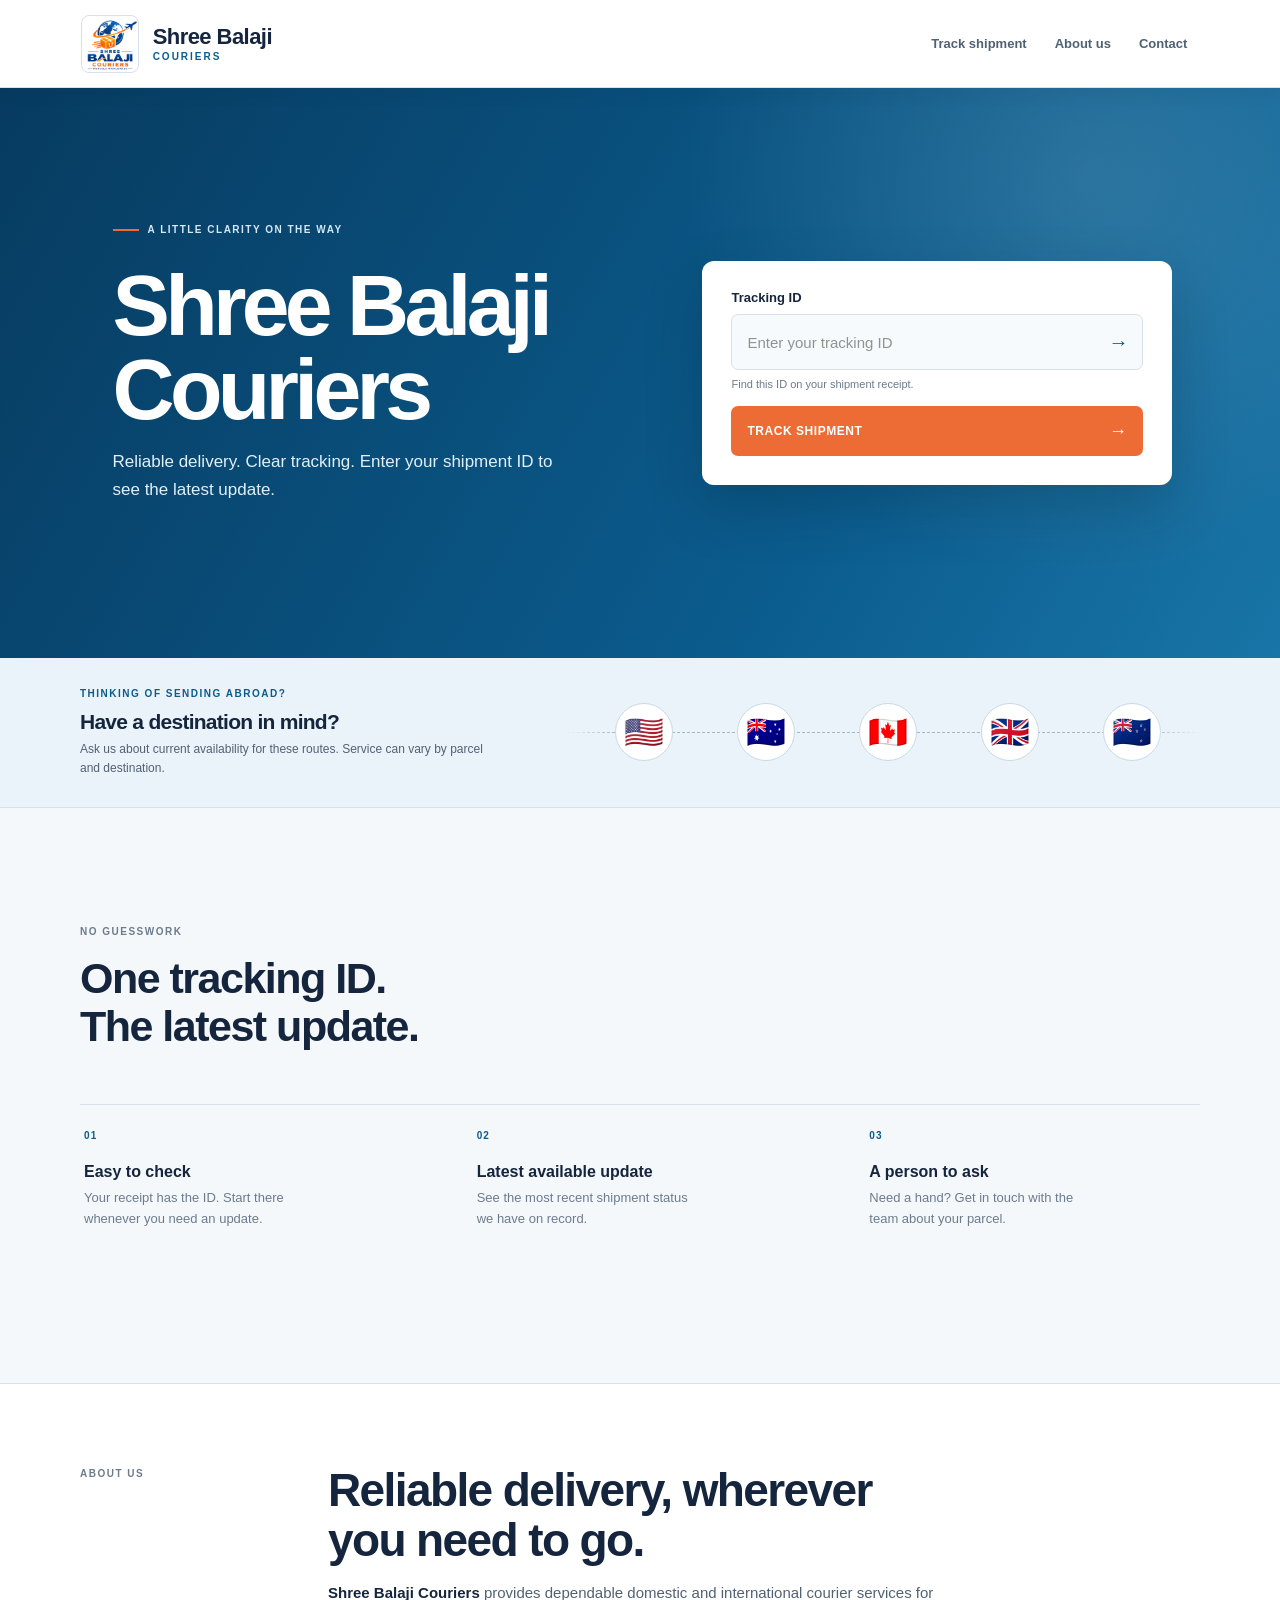
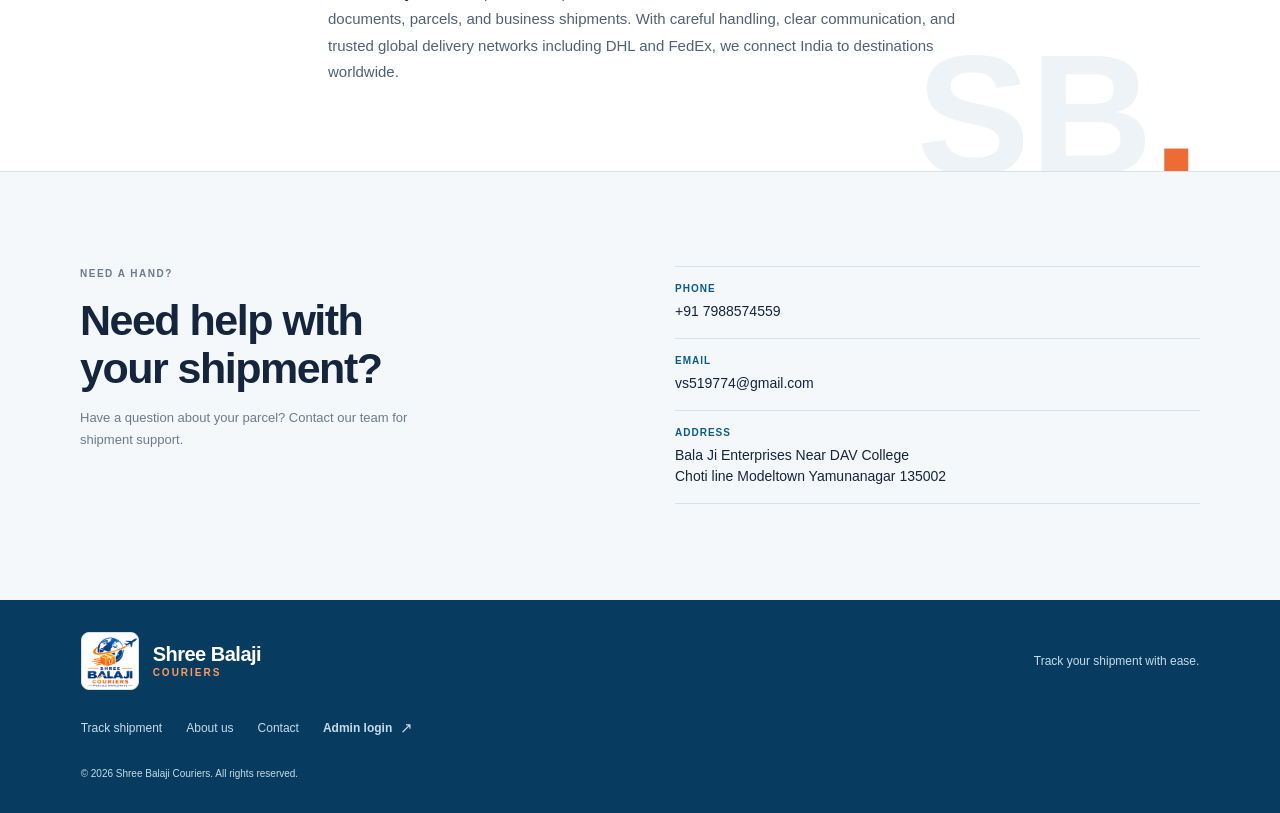
==== commit 9234a921: "address" ====
--- a/frontend/index.html
+++ b/frontend/index.html
@@ -14,9 +14,10 @@
 		/>
 		<meta property="og:type" content="website" />
 		<meta name="theme-color" content="#f7f4ec" />
+		<meta name="api-base-url" content="https://trackcourier-6hcj.onrender.com" />
 		<title>Shree Balaji Couriers | Track Your Shipment</title>
-		<link rel="stylesheet" href="css/style.css?v=20261008-3" />
-		<script src="js/api.js?v=20261008-4" defer></script>
+		<link rel="stylesheet" href="css/style.css?v=20261010-1" />
+		<script src="js/api.js?v=20261010-2" defer></script>
 		<script src="js/tracking.js?v=20261008-6" defer></script>
 	</head>
 	<body>
@@ -191,11 +192,14 @@
 					</div>
 					<div>
 						<dt>Email</dt>
-						<dd> support@shreebalajicouriers.com </dd>
+						<dd>vs519774@gmail.com</dd>
 					</div>
 					<div>
 						<dt>Address</dt>
-						<dd>Shree Balaji Couriers near Muthoot Finance, 47MV+GR7, Yamuna Nagar, Haryana, India</dd>
+						<dd>
+							Bala Ji Enterprises Near DAV College<br />
+	                        Choti line Modeltown Yamunanagar 135002
+						</dd>
 					</div>
 				</dl>
 			</section>
